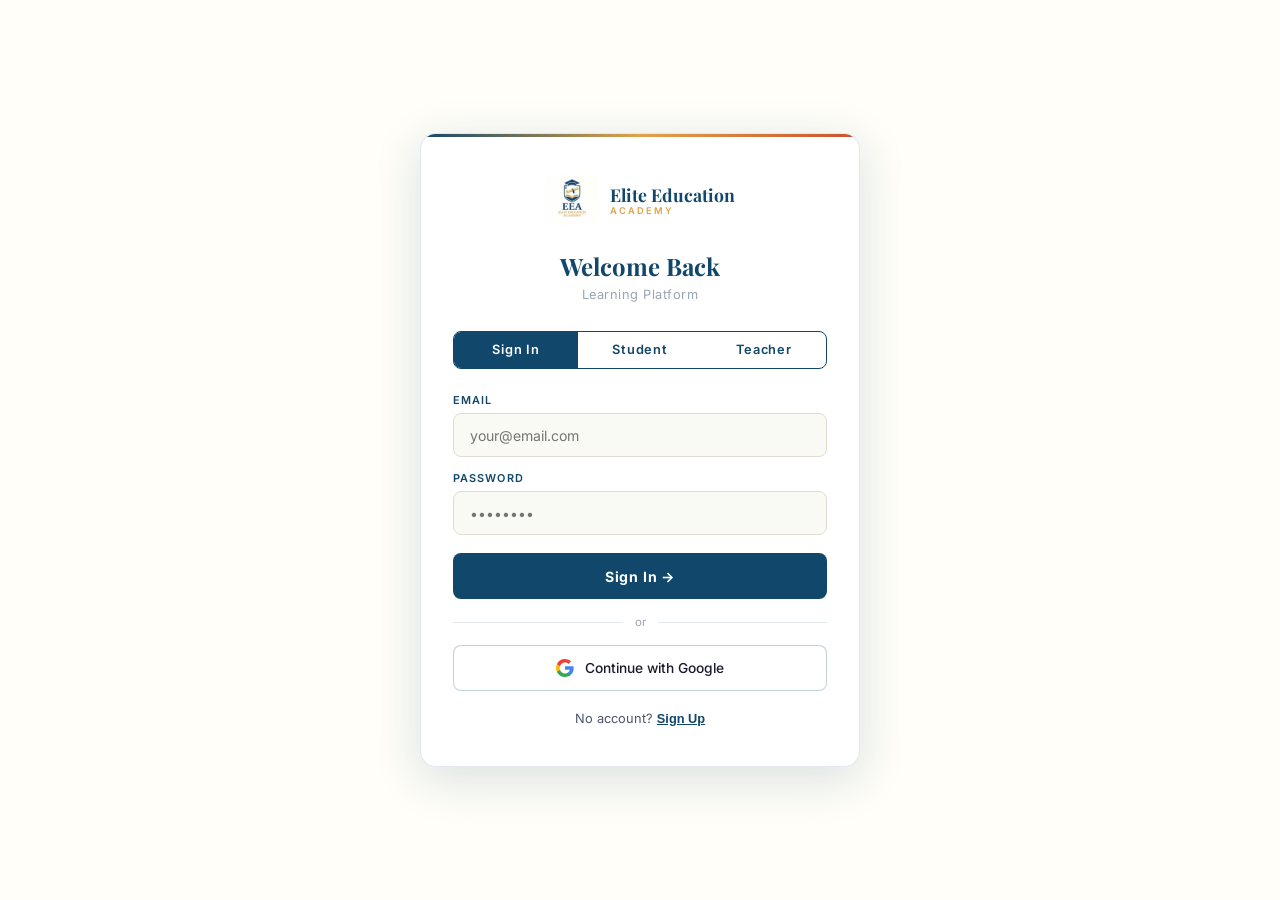
==== pages/login.html @ bf24de8b "Elite Education Academy MVP" ====
<!DOCTYPE html>
<html lang="ka">
<head>
  <meta charset="UTF-8" />
  <meta name="viewport" content="width=device-width, initial-scale=1.0" />
  <title>Sign In · Elite Education Academy</title>
  <link rel="icon" type="image/jpeg" href="../assets/logo-eea.jpg" />
  <link rel="preconnect" href="https://fonts.googleapis.com" />
  <link href="https://fonts.googleapis.com/css2?family=Playfair+Display:ital,wght@0,700;1,400&family=Inter:wght@300;400;500;600&display=swap" rel="stylesheet" />
  <style>
    *,*::before,*::after{box-sizing:border-box;margin:0;padding:0}
    html{font-size:16px;scroll-behavior:smooth}
    body{font-family:'Inter',sans-serif;background:#fffef8;color:#1a1a2e;min-height:100vh;display:flex;align-items:center;justify-content:center;padding:1rem;-webkit-font-smoothing:antialiased}

    :root{
      --cream:#fffef8;--navy:#10476a;--gold:#e0a34a;--rust:#cb512e;
      --dark:#0d2f45;--text2:#4a5568;--text3:#9aa5b4;
      --border:rgba(16,71,106,0.12);--border2:rgba(16,71,106,0.25);
      --shadow:0 4px 24px rgba(16,71,106,0.10);--shadow2:0 12px 48px rgba(16,71,106,0.16);
      --green:#27ae60;--red:#e74c3c;
    }

    /* ── CARD ── */
    .auth-card{
      background:white;border:1px solid var(--border);border-radius:16px;
      padding:2.5rem 2rem;width:100%;max-width:440px;
      box-shadow:var(--shadow2);position:relative;overflow:hidden;
    }
    .auth-card::before{content:'';position:absolute;top:0;left:0;right:0;height:3px;background:linear-gradient(90deg,var(--navy),var(--gold),var(--rust))}

    /* ── LOGO ── */
    .logo-wrap{display:flex;align-items:center;gap:0.75rem;justify-content:center;margin-bottom:1.5rem}
    .logo-img{height:52px;border-radius:6px}
    .logo-text{display:flex;flex-direction:column;line-height:1.2}
    .logo-name{font-family:'Playfair Display',serif;font-size:1.1rem;font-weight:700;color:var(--navy)}
    .logo-sub{font-size:0.58rem;color:var(--gold);letter-spacing:0.22em;text-transform:uppercase;font-weight:600}

    /* ── TITLE ── */
    .auth-title{font-family:'Playfair Display',serif;font-size:1.5rem;color:var(--navy);font-weight:700;text-align:center;margin-bottom:0.3rem}
    .auth-sub{font-size:0.8rem;color:var(--text3);text-align:center;margin-bottom:1.8rem;letter-spacing:0.04em}

    /* ── TABS ── */
    .role-tabs{display:grid;grid-template-columns:1fr 1fr;margin-bottom:1.5rem;border:1.5px solid var(--navy);border-radius:8px;overflow:hidden}
    .role-tab{padding:0.65rem;background:transparent;border:none;font-family:'Inter',sans-serif;font-size:0.8rem;font-weight:600;color:var(--navy);cursor:pointer;letter-spacing:0.06em;transition:all 0.2s}
    .role-tab.active{background:var(--navy);color:white}

    /* ── FORM ── */
    .form-group{display:flex;flex-direction:column;gap:0.4rem;margin-bottom:0.85rem}
    .form-label{font-size:0.68rem;color:var(--navy);font-weight:600;letter-spacing:0.1em;text-transform:uppercase}
    .form-input{padding:0.78rem 1rem;background:#fafaf4;border:1.5px solid #e0ddd0;border-radius:8px;font-family:'Inter',sans-serif;font-size:0.88rem;color:#1a1a2e;outline:none;transition:border-color 0.2s;width:100%}
    .form-input:focus{border-color:var(--navy)}

    /* ── BUTTONS ── */
    .btn-submit{width:100%;padding:0.9rem;background:var(--navy);color:white;border:none;border-radius:8px;font-family:'Inter',sans-serif;font-size:0.88rem;font-weight:700;cursor:pointer;letter-spacing:0.06em;transition:all 0.25s;margin-top:0.3rem}
    .btn-submit:hover{background:var(--dark)}
    .btn-submit:disabled{opacity:0.6;cursor:wait}

    .divider{display:flex;align-items:center;gap:0.75rem;margin:1rem 0}
    .divider::before,.divider::after{content:'';flex:1;height:1px;background:var(--border)}
    .divider span{font-size:0.72rem;color:var(--text3);white-space:nowrap}

    .btn-google{width:100%;padding:0.82rem;background:white;border:1.5px solid var(--border2);border-radius:8px;font-family:'Inter',sans-serif;font-size:0.86rem;font-weight:500;cursor:pointer;display:flex;align-items:center;justify-content:center;gap:0.7rem;transition:all 0.2s;color:#1a1a2e}
    .btn-google:hover{border-color:var(--navy);background:#fafaf4}
    .g-icon{width:18px;height:18px;flex-shrink:0}

    /* ── SWITCH ── */
    .switch-mode{text-align:center;margin-top:1.2rem;font-size:0.8rem;color:var(--text2)}
    .switch-mode button{background:none;border:none;color:var(--navy);font-weight:600;cursor:pointer;font-size:0.8rem;text-decoration:underline}

    /* ── TOASTER ── */
    #toaster{position:fixed;bottom:1.5rem;right:1.5rem;z-index:9999;display:flex;flex-direction:column;gap:0.5rem}
    .toast{background:var(--navy);color:white;padding:0.75rem 1.2rem;border-radius:8px;font-size:0.8rem;font-weight:500;box-shadow:var(--shadow2);max-width:300px;animation:fadeUp 0.3s ease}
    .toast.success{background:var(--green)}
    .toast.warning{background:var(--rust)}
    @keyframes fadeUp{from{opacity:0;transform:translateY(8px)}to{opacity:1;transform:translateY(0)}}
  </style>
</head>
<body>

<div class="auth-card">

  <div class="logo-wrap">
    <img src="../assets/logo-eea.jpg" alt="EEA" class="logo-img" />
    <div class="logo-text">
      <span class="logo-name">Elite Education</span>
      <span class="logo-sub">Academy</span>
    </div>
  </div>

  <h1 class="auth-title" id="auth-title">Welcome Back</h1>
  <p class="auth-sub">Learning Platform</p>

  <!-- Mode tabs: login / signup -->
  <div class="role-tabs" style="grid-template-columns:1fr 1fr 1fr">
    <button class="role-tab active" id="tab-login"   onclick="switchMode('login')">Sign In</button>
    <button class="role-tab"        id="tab-signup"  onclick="switchMode('signup')">Student</button>
    <button class="role-tab"        id="tab-teacher" onclick="switchMode('teacher')">Teacher</button>
  </div>

  <form id="auth-form" onsubmit="return false">

    <!-- Name (signup only) -->
    <div class="form-group" id="name-group" style="display:none">
      <label class="form-label">Full Name</label>
      <input class="form-input" id="full-name" type="text" placeholder="e.g. Jane Smith" autocomplete="name" />
    </div>

    <div class="form-group" id="teacher-code-group" style="display:none">
      <label class="form-label">Teacher Access Code</label>
      <input class="form-input" id="teacher-code" type="text" placeholder="Code provided by admin" />
      <span style="font-size:0.68rem;color:var(--text3);margin-top:4px">Code: <strong style="color:var(--navy)">EEA2026</strong></span>
    </div>

    <div class="form-group">
      <label class="form-label">Email</label>
      <input class="form-input" id="email" type="email" placeholder="your@email.com" autocomplete="email" required />
    </div>

    <div class="form-group">
      <label class="form-label">Password</label>
      <input class="form-input" id="password" type="password" placeholder="••••••••" autocomplete="current-password" required />
    </div>

    <button class="btn-submit" id="btn-submit" type="submit">Sign In →</button>
  </form>

  <div class="divider"><span>or</span></div>

  <button class="btn-google" onclick="signInWithGoogle()">
    <!-- Google G logo -->
    <svg class="g-icon" viewBox="0 0 18 18" xmlns="http://www.w3.org/2000/svg">
      <path fill="#4285F4" d="M17.64 9.2c0-.637-.057-1.251-.164-1.84H9v3.481h4.844a4.14 4.14 0 0 1-1.796 2.716v2.259h2.908c1.702-1.567 2.684-3.875 2.684-6.615z"/>
      <path fill="#34A853" d="M9 18c2.43 0 4.467-.806 5.956-2.18l-2.908-2.259c-.806.54-1.837.86-3.048.86-2.344 0-4.328-1.584-5.036-3.711H.957v2.332A8.997 8.997 0 0 0 9 18z"/>
      <path fill="#FBBC05" d="M3.964 10.71A5.41 5.41 0 0 1 3.682 9c0-.593.102-1.17.282-1.71V4.958H.957A8.996 8.996 0 0 0 0 9c0 1.452.348 2.827.957 4.042l3.007-2.332z"/>
      <path fill="#EA4335" d="M9 3.58c1.321 0 2.508.454 3.44 1.345l2.582-2.58C13.463.891 11.426 0 9 0A8.997 8.997 0 0 0 .957 4.958L3.964 7.29C4.672 5.163 6.656 3.58 9 3.58z"/>
    </svg>
    Continue with Google
  </button>

  <div class="switch-mode">
    <span id="switch-text">No account?</span>
    <button id="switch-btn" onclick="switchMode('signup')">Sign Up</button>
  </div>

</div>

<div id="toaster"></div>

<script type="module" src="../js/auth.js"></script>
<script>
  // sync switch button text with mode
  const origSwitch = window.switchMode;
  window.switchMode = function(m) {
    origSwitch && origSwitch(m);
    document.getElementById('switch-text').textContent = m==='login' ? 'No account?' : 'Already have an account?';
    document.getElementById('switch-btn').textContent  = m==='login' ? 'Sign Up' : 'Sign In';
    document.getElementById('switch-btn').onclick = () => window.switchMode(m==='login'?'signup':'login');
  };

  // Pre-select mode from sessionStorage (set by goToLogin() on landing page)
  document.addEventListener('DOMContentLoaded', function() {
    const mode = sessionStorage.getItem('auth_mode');
    sessionStorage.removeItem('auth_mode');
    if (mode === 'signup') {
      // Small delay to let auth.js module initialize switchMode
      setTimeout(() => { if (window.switchMode) window.switchMode('signup'); }, 50);
    }
  });
</script>
</body>
</html>
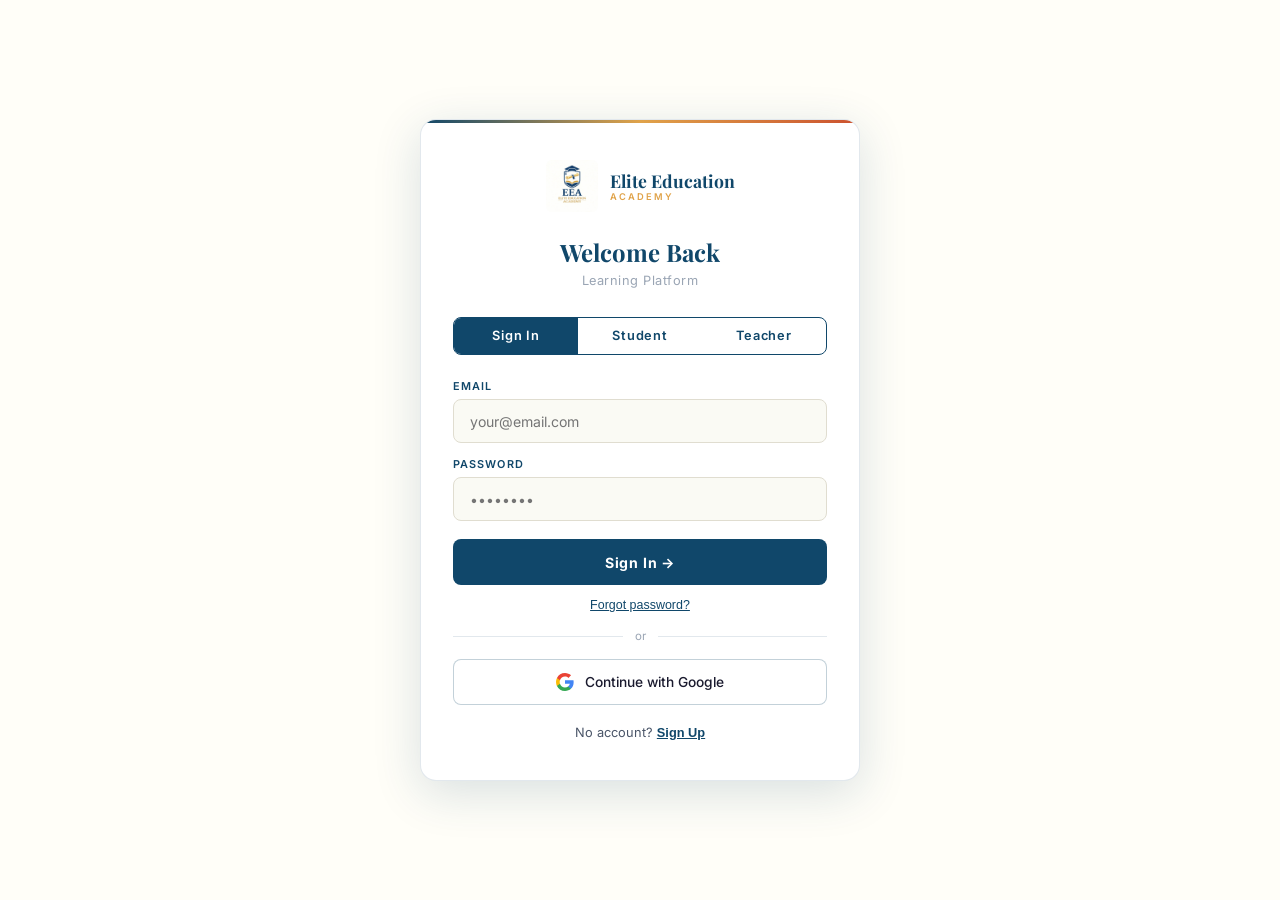
==== commit 99001c89: "fix login" ====
--- a/pages/login.html
+++ b/pages/login.html
@@ -122,6 +122,9 @@
     </div>
 
     <button class="btn-submit" id="btn-submit" type="submit">Sign In →</button>
+    <div id="forgot-wrap" style="text-align:center;margin-top:0.5rem">
+      <button type="button" onclick="forgotPassword()" style="background:none;border:none;color:var(--navy);font-size:0.78rem;cursor:pointer;text-decoration:underline">Forgot password?</button>
+    </div>
   </form>
 
   <div class="divider"><span>or</span></div>
@@ -162,10 +165,80 @@
     const mode = sessionStorage.getItem('auth_mode');
     sessionStorage.removeItem('auth_mode');
     if (mode === 'signup') {
-      // Small delay to let auth.js module initialize switchMode
       setTimeout(() => { if (window.switchMode) window.switchMode('signup'); }, 50);
     }
   });
+
+  window.forgotPassword = async function() {
+    const email = document.getElementById('email')?.value.trim();
+    if (!email) {
+      const input = document.getElementById('email');
+      if (input) { input.focus(); input.placeholder = 'Enter your email first'; }
+      return;
+    }
+    const btn = document.querySelector('[onclick="forgotPassword()"]');
+    if (btn) { btn.textContent = 'Sending...'; btn.disabled = true; }
+    try {
+      const { createClient } = await import('https://esm.sh/@supabase/supabase-js@2');
+      const supa = createClient(
+        'https://iuucpfxvsabenldczyaw.supabase.co',
+        'sb_publishable_kCS9u53wrcvAQKkrb7HQwQ_tnxitFqY'
+      );
+      const { error } = await supa.auth.resetPasswordForEmail(email, {
+        redirectTo: window.location.origin + '/pages/login.html?mode=reset',
+      });
+      if (error) throw error;
+      const toaster = document.getElementById('toaster');
+      const t = document.createElement('div');
+      t.className = 'toast success';
+      t.textContent = '✅ Password reset email sent! Check your inbox.';
+      toaster.appendChild(t);
+      setTimeout(() => t.remove(), 5000);
+    } catch(e) {
+      const toaster = document.getElementById('toaster');
+      const t = document.createElement('div');
+      t.className = 'toast warning';
+      t.textContent = 'Error: ' + e.message;
+      toaster.appendChild(t);
+      setTimeout(() => t.remove(), 4000);
+    }
+    if (btn) { btn.textContent = 'Forgot password?'; btn.disabled = false; }
+  };
+
+  // Handle password reset redirect
+  if (window.location.search.includes('mode=reset') || window.location.hash.includes('type=recovery')) {
+    document.addEventListener('DOMContentLoaded', function() {
+      const resetForm = document.createElement('div');
+      resetForm.style.cssText = 'position:fixed;inset:0;background:rgba(0,0,0,0.5);display:flex;align-items:center;justify-content:center;z-index:999';
+      resetForm.innerHTML = `
+        <div style="background:white;padding:2rem;border-radius:12px;width:360px;max-width:90vw">
+          <h2 style="margin-bottom:1rem;font-size:1.1rem">Set New Password</h2>
+          <input id="new-reset-pass" type="password" placeholder="New password (min 8 chars)" 
+            style="width:100%;padding:0.75rem;border:1px solid #ccc;border-radius:6px;margin-bottom:0.75rem;font-family:inherit">
+          <button onclick="submitReset()" 
+            style="width:100%;padding:0.75rem;background:#10476a;color:white;border:none;border-radius:6px;cursor:pointer;font-family:inherit;font-size:0.9rem">
+            Update Password
+          </button>
+        </div>`;
+      document.body.appendChild(resetForm);
+
+      window.submitReset = async function() {
+        const pass = document.getElementById('new-reset-pass')?.value;
+        if (!pass || pass.length < 8) { alert('Password must be at least 8 characters'); return; }
+        try {
+          const { createClient } = await import('https://esm.sh/@supabase/supabase-js@2');
+          const supa = createClient(
+            'https://iuucpfxvsabenldczyaw.supabase.co',
+            'sb_publishable_kCS9u53wrcvAQKkrb7HQwQ_tnxitFqY'
+          );
+          const { error } = await supa.auth.updateUser({ password: pass });
+          if (error) throw error;
+          resetForm.remove();
+          alert('✅ Password updated! Please sign in.');
+        } catch(e) { alert('Error: ' + e.message); }
+      };
+    });
+  }
 </script>
 </body>
 </html>
